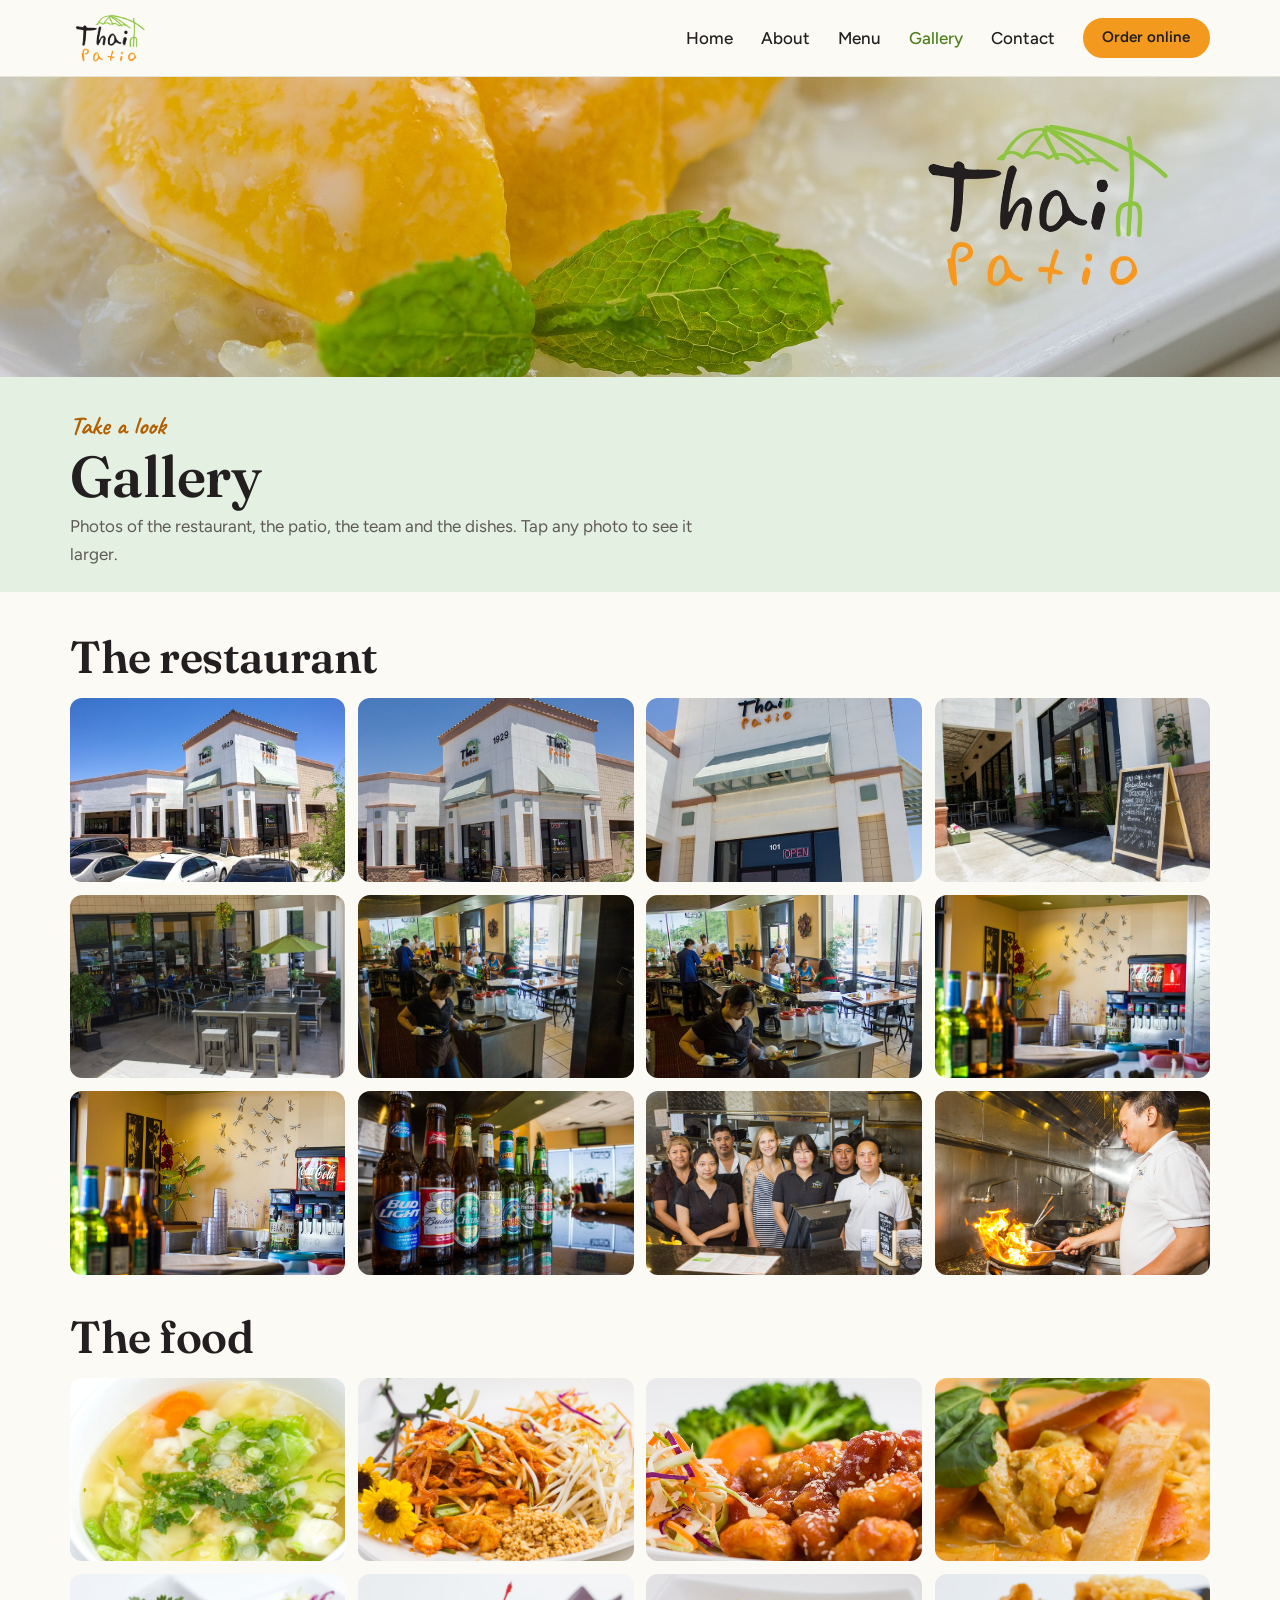
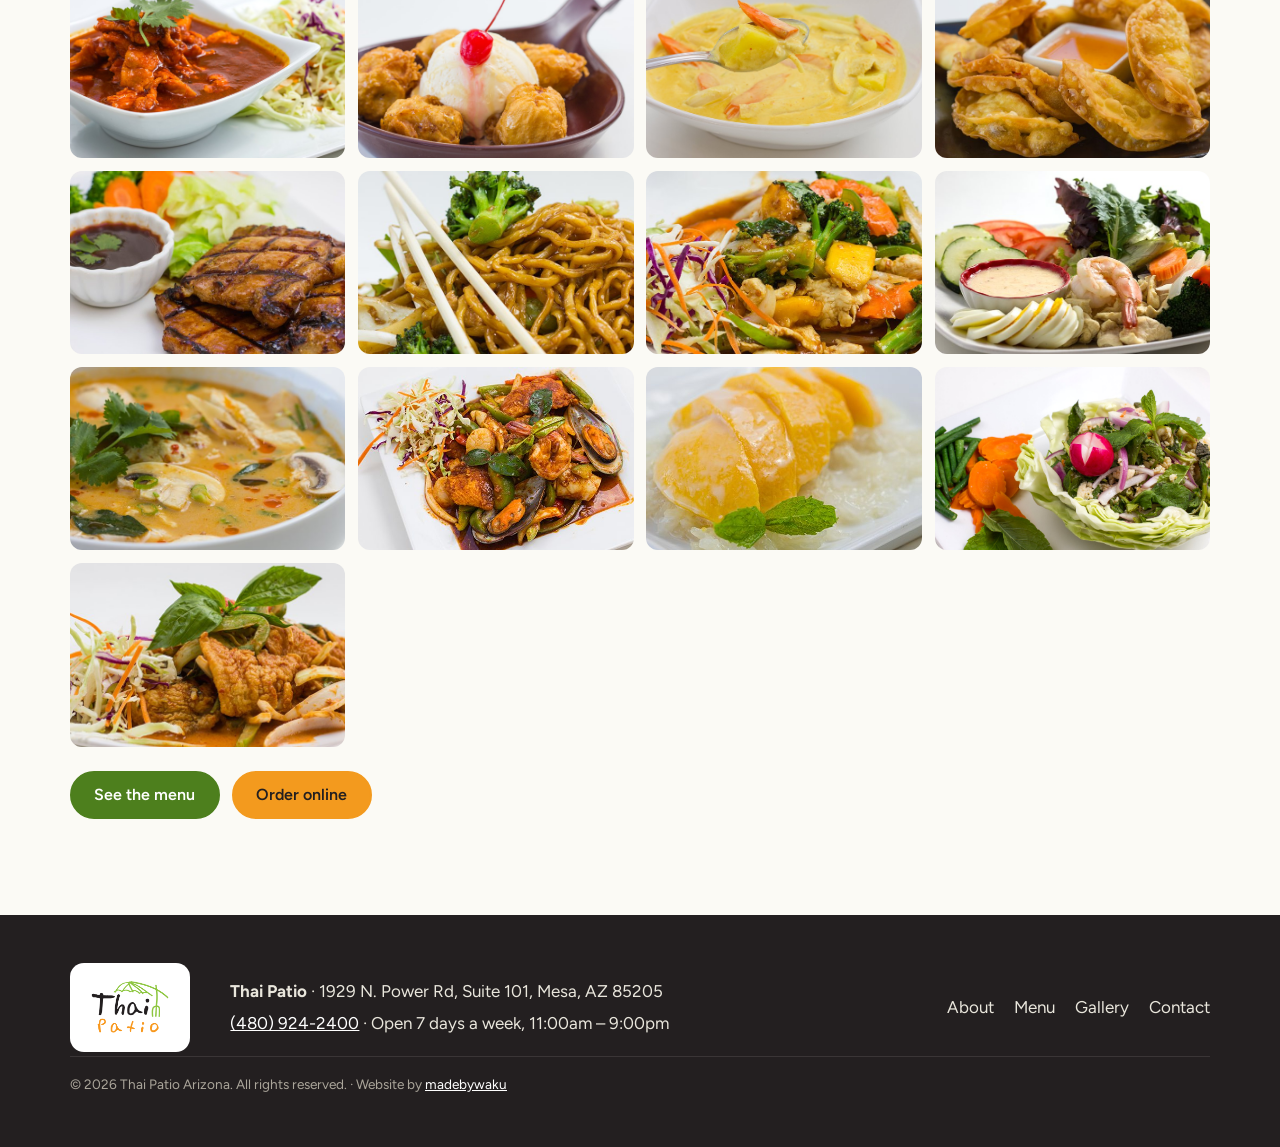
==== gallery.html @ abe074ec "Thai Patio redesign: static, mobile-first site using the original logo and photos Home, menu and gal" ====
<!doctype html>
<html lang="en">
<head>
  <meta charset="utf-8">
  <meta name="viewport" content="width=device-width, initial-scale=1">
  <title>Gallery | Thai Patio, Mesa AZ</title>
  <meta name="description" content="Photos of Thai Patio in Mesa, AZ: the restaurant, the patio, the team and the food.">
  <link rel="canonical" href="https://yuwakuuu.github.io/thaipatio-redesign/gallery.html">
  <meta name="theme-color" content="#fbfaf5">
  <meta property="og:type" content="website">
  <meta property="og:site_name" content="Thai Patio">
  <meta property="og:title" content="Thai Patio Gallery | Mesa, AZ">
  <meta property="og:description" content="The restaurant, the patio, the team and the food.">
  <meta property="og:url" content="https://yuwakuuu.github.io/thaipatio-redesign/gallery.html">
  <meta property="og:image" content="https://yuwakuuu.github.io/thaipatio-redesign/images/g08-pad-thai.jpg">
  <meta name="twitter:card" content="summary_large_image">

  <link rel="icon" href="images/favicon.png" type="image/png">
  <link rel="apple-touch-icon" href="images/favicon.png">
  <link rel="preconnect" href="https://fonts.googleapis.com">
  <link rel="preconnect" href="https://fonts.gstatic.com" crossorigin>
  <link rel="stylesheet" href="https://fonts.googleapis.com/css2?family=Caveat:wght@700&family=Figtree:wght@400;500;600;700&family=Fraunces:opsz,wght@9..144,600;9..144,700&display=swap">
  <link rel="stylesheet" href="styles.css">
</head>
<body>
  <a class="skip" href="#main">Skip to content</a>

  <header class="nav">
    <div class="wrap nav-in">
      <a class="brand" href="index.html" aria-label="Thai Patio, home">
        <img src="images/logo.png" alt="Thai Patio" width="467" height="356">
      </a>
      <button class="menu-btn" aria-expanded="false" aria-controls="menu" aria-label="Open menu">
        <span></span><span></span>
      </button>
      <nav id="menu" class="menu" aria-label="Main">
        <a href="index.html">Home</a>
        <a href="index.html#about">About</a>
        <a href="menu.html">Menu</a>
        <a href="gallery.html" aria-current="page">Gallery</a>
        <a href="index.html#visit">Contact</a>
        <a class="btn btn-sm btn-mango" href="https://ordering.chownow.com/order/7850/locations" target="_blank" rel="noopener">Order online</a>
      </nav>
    </div>
  </header>

  <main id="main">
    <header class="page-head">
      <img class="banner" src="images/banner-mango-logo.jpg" alt="Mango sticky rice with mint, with the Thai Patio logo" width="2400" height="582" style="object-position: 75% 50%">
      <div class="wrap">
        <p class="hand">Take a look</p>
        <h1>Gallery</h1>
        <p class="intro" style="margin-bottom:0">Photos of the restaurant, the patio, the team and the dishes. Tap any photo to see it larger.</p>
      </div>
    </header>

    <section class="section" style="padding-top:2.5rem">
      <div class="wrap">
        <div class="gallery" data-lightbox-group>
          <h2>The restaurant</h2>
          <button type="button" data-full="images/g01-storefront.jpg" data-w="726" data-caption="Thai Patio building at 1929 N. Power Rd"><img src="images/g01-storefront.jpg" alt="Thai Patio building at 1929 N. Power Rd" width="726" height="484" loading="lazy"></button>
          <button type="button" data-full="images/storefront.jpg" data-w="790" data-caption="Corner entrance with the green Thai Patio sign"><img src="images/storefront.jpg" alt="Corner entrance with the green Thai Patio sign" width="790" height="610" loading="lazy"></button>
          <button type="button" data-full="images/storefront-tall.jpg" data-w="647" data-caption="Thai Patio storefront against a blue evening sky"><img src="images/storefront-tall.jpg" alt="Thai Patio storefront against a blue evening sky" width="647" height="844" loading="lazy"></button>
          <button type="button" data-full="images/g02-entrance.jpg" data-w="729" data-caption="Front entrance with a chalkboard specials sign"><img src="images/g02-entrance.jpg" alt="Front entrance with a chalkboard specials sign" width="729" height="471" loading="lazy"></button>
          <button type="button" data-full="images/g03-patio.jpg" data-w="729" data-caption="Outdoor patio seating with a green umbrella"><img src="images/g03-patio.jpg" alt="Outdoor patio seating with a green umbrella" width="729" height="470" loading="lazy"></button>
          <button type="button" data-full="images/g04-dining-room-2.jpg" data-w="729" data-caption="Dining room with a server and guests"><img src="images/g04-dining-room-2.jpg" alt="Dining room with a server and guests" width="729" height="470" loading="lazy"></button>
          <button type="button" data-full="images/dining-room.jpg" data-w="650" data-caption="Server carrying plates through the dining room"><img src="images/dining-room.jpg" alt="Server carrying plates through the dining room" width="650" height="493" loading="lazy"></button>
          <button type="button" data-full="images/g05-drinks-bar.jpg" data-w="729" data-caption="Drinks counter with dragonfly wall art"><img src="images/g05-drinks-bar.jpg" alt="Drinks counter with dragonfly wall art" width="729" height="470" loading="lazy"></button>
          <button type="button" data-full="images/bar-counter.jpg" data-w="980" data-caption="Bottled drinks and the soda fountain at the counter"><img src="images/bar-counter.jpg" alt="Bottled drinks and the soda fountain at the counter" width="980" height="778" loading="lazy"></button>
          <button type="button" data-full="images/g06-beers.jpg" data-w="729" data-caption="Domestic and imported beers on the bar"><img src="images/g06-beers.jpg" alt="Domestic and imported beers on the bar" width="729" height="470" loading="lazy"></button>
          <button type="button" data-full="images/team.jpg" data-w="1600" data-caption="The Thai Patio team behind the front counter"><img src="images/team.jpg" alt="The Thai Patio team behind the front counter" width="1600" height="1141" loading="lazy"></button>
          <button type="button" data-full="images/hero-chef-wok.jpg" data-w="1677" data-caption="Chef cooking over a flaming wok"><img src="images/hero-chef-wok.jpg" alt="Chef cooking over a flaming wok" width="1677" height="1133" loading="lazy"></button>
          <h2>The food</h2>
          <button type="button" data-full="images/g07-wonton-soup.jpg" data-w="1367" data-caption="Wonton soup with cabbage and green onion"><img src="images/g07-wonton-soup.jpg" alt="Wonton soup with cabbage and green onion" width="1367" height="881" loading="lazy"></button>
          <button type="button" data-full="images/g08-pad-thai.jpg" data-w="1215" data-caption="Pad thai with bean sprouts and crushed peanuts"><img src="images/g08-pad-thai.jpg" alt="Pad thai with bean sprouts and crushed peanuts" width="1215" height="783" loading="lazy"></button>
          <button type="button" data-full="images/g09-orange-chicken.jpg" data-w="1063" data-caption="Orange chicken with sesame seeds and broccoli"><img src="images/g09-orange-chicken.jpg" alt="Orange chicken with sesame seeds and broccoli" width="1063" height="685" loading="lazy"></button>
          <button type="button" data-full="images/g10-red-curry.jpg" data-w="1215" data-caption="Curry with bamboo shoots and Thai basil"><img src="images/g10-red-curry.jpg" alt="Curry with bamboo shoots and Thai basil" width="1215" height="783" loading="lazy"></button>
          <button type="button" data-full="images/g11-spicy-curry.jpg" data-w="1215" data-caption="Red curry dish in a white bowl with slaw"><img src="images/g11-spicy-curry.jpg" alt="Red curry dish in a white bowl with slaw" width="1215" height="783" loading="lazy"></button>
          <button type="button" data-full="images/g12-fried-banana.jpg" data-w="1215" data-caption="Fried banana with vanilla ice cream and a cherry"><img src="images/g12-fried-banana.jpg" alt="Fried banana with vanilla ice cream and a cherry" width="1215" height="783" loading="lazy"></button>
          <button type="button" data-full="images/g13-yellow-curry.jpg" data-w="1367" data-caption="Yellow curry with potato and carrots"><img src="images/g13-yellow-curry.jpg" alt="Yellow curry with potato and carrots" width="1367" height="881" loading="lazy"></button>
          <button type="button" data-full="images/g14-crab-puffs.jpg" data-w="729" data-caption="Crab puffs with sweet and sour sauce"><img src="images/g14-crab-puffs.jpg" alt="Crab puffs with sweet and sour sauce" width="729" height="470" loading="lazy"></button>
          <button type="button" data-full="images/g15-bbq-chicken.jpg" data-w="729" data-caption="Grilled Thai barbecue with dipping sauce and vegetables"><img src="images/g15-bbq-chicken.jpg" alt="Grilled Thai barbecue with dipping sauce and vegetables" width="729" height="470" loading="lazy"></button>
          <button type="button" data-full="images/g16-chow-mein.jpg" data-w="632" data-caption="Chow mein noodles with broccoli and chopsticks"><img src="images/g16-chow-mein.jpg" alt="Chow mein noodles with broccoli and chopsticks" width="632" height="408" loading="lazy"></button>
          <button type="button" data-full="images/g17-mango-delight.jpg" data-w="632" data-caption="Mango stir-fry with broccoli, peppers and carrots"><img src="images/g17-mango-delight.jpg" alt="Mango stir-fry with broccoli, peppers and carrots" width="632" height="407" loading="lazy"></button>
          <button type="button" data-full="images/g18-thai-patio-salad.jpg" data-w="632" data-caption="Thai Patio salad with shrimp, egg and dressing"><img src="images/g18-thai-patio-salad.jpg" alt="Thai Patio salad with shrimp, egg and dressing" width="632" height="407" loading="lazy"></button>
          <button type="button" data-full="images/g19-tom-kha.jpg" data-w="632" data-caption="Tom kah coconut soup with mushrooms"><img src="images/g19-tom-kha.jpg" alt="Tom kah coconut soup with mushrooms" width="632" height="407" loading="lazy"></button>
          <button type="button" data-full="images/g20-bangkok-seafood.jpg" data-w="527" data-caption="Bangkok spicy seafood with mussels and shrimp"><img src="images/g20-bangkok-seafood.jpg" alt="Bangkok spicy seafood with mussels and shrimp" width="527" height="340" loading="lazy"></button>
          <button type="button" data-full="images/g21-mango-sticky-rice.jpg" data-w="527" data-caption="Sweet sticky rice with mango"><img src="images/g21-mango-sticky-rice.jpg" alt="Sweet sticky rice with mango" width="527" height="340" loading="lazy"></button>
          <button type="button" data-full="images/larb-salad.jpg" data-w="1600" data-caption="Larb chicken salad in a cabbage leaf with green beans and carrots"><img src="images/larb-salad.jpg" alt="Larb chicken salad in a cabbage leaf with green beans and carrots" width="1600" height="1079" loading="lazy"></button>
          <button type="button" data-full="images/chili-fish-basil.jpg" data-w="560" data-caption="Crispy fried dish in red curry sauce with Thai basil"><img src="images/chili-fish-basil.jpg" alt="Crispy fried dish in red curry sauce with Thai basil" width="560" height="458" loading="lazy"></button>
        </div>
        <div class="cta"><a class="btn" href="menu.html">See the menu</a><a class="btn btn-mango" href="https://ordering.chownow.com/order/7850/locations" target="_blank" rel="noopener">Order online</a></div>
      </div>
    </section>
  </main>

  <footer class="footer">
    <div class="wrap footer-in">
      <a class="logo-chip" href="index.html"><img src="images/logo-old.gif" alt="Thai Patio" width="360" height="275" loading="lazy"></a>
      <div>
        <p><strong>Thai Patio</strong> · 1929 N. Power Rd, Suite 101, Mesa, AZ 85205</p>
        <p><a href="tel:+14809242400">(480) 924-2400</a> · Open 7 days a week, 11:00am – 9:00pm</p>
      </div>
      <nav aria-label="Footer">
        <a href="index.html#about">About</a><a href="menu.html">Menu</a><a href="gallery.html">Gallery</a><a href="index.html#visit">Contact</a>
      </nav>
    </div>
    <div class="wrap"><p class="credit">© <span id="year">2026</span> Thai Patio Arizona. All rights reserved. · Website by <a href="https://github.com/yuwakuuu">madebywaku</a></p></div>
  </footer>

  <div class="order-fab">
    <a class="call" href="tel:+14809242400">Call</a>
    <a class="order" href="https://ordering.chownow.com/order/7850/locations" target="_blank" rel="noopener">Order online</a>
  </div>

  <dialog class="lightbox" aria-label="Image viewer">
    <button class="lb-btn lb-close" type="button" aria-label="Close">×</button>
    <button class="lb-btn lb-prev" type="button" aria-label="Previous image">‹</button>
    <button class="lb-btn lb-next" type="button" aria-label="Next image">›</button>
    <figure><img alt=""><figcaption></figcaption></figure>
  </dialog>

  <script src="script.js" defer></script>
</body>
</html>
---- styles.css ----
:root {
  --bg: #fbfaf5;
  --mint: #e3f0e2;
  --card: #ffffff;
  --ink: #231f20;
  --muted: #5f5a55;
  --leaf: #7bb33a;
  --leaf-dark: #4d7f1d;
  --mango: #f39a1e;
  --mango-dark: #b35f00;
  --line: #e6e3d8;
  --serif: "Fraunces", Georgia, serif;
  --sans: "Figtree", system-ui, sans-serif;
  --hand: "Caveat", "Comic Sans MS", cursive;
  --r: 16px;
}

*, *::before, *::after { box-sizing: border-box; }
html { scroll-behavior: smooth; scroll-padding-top: 76px; }
body { margin: 0; background: var(--bg); color: var(--ink); font: 400 1.0625rem/1.65 var(--sans); -webkit-font-smoothing: antialiased; }
img { display: block; max-width: 100%; height: auto; }
a { color: var(--leaf-dark); }
h1, h2, h3 { font-family: var(--serif); font-weight: 600; line-height: 1.1; margin: 0 0 .5em; letter-spacing: -.01em; }
h1 { font-size: clamp(2.4rem, 8vw, 4.2rem); }
h2 { font-size: clamp(1.9rem, 5.5vw, 2.8rem); }
h3 { font-size: 1.25rem; }
:focus-visible { outline: 3px solid var(--mango); outline-offset: 3px; }

.wrap { width: min(1140px, 100% - 32px); margin-inline: auto; }
.skip { position: absolute; left: -999px; top: 8px; background: var(--ink); color: #fff; padding: 8px 14px; z-index: 100; border-radius: 6px; }
.skip:focus { left: 8px; }

.hand { font: 700 1.6rem/1 var(--hand); color: var(--mango-dark); margin: 0 0 .4rem; }
.intro { color: var(--muted); max-width: 58ch; margin: 0 0 2rem; }
.doodle { width: min(340px, 80%); height: auto; margin: -.2rem 0 1.5rem; opacity: .95; }

/* buttons */
.btn { display: inline-flex; align-items: center; justify-content: center; gap: .5rem; min-height: 48px; padding: 0 1.4rem; border-radius: 999px; background: var(--leaf-dark); color: #fff; text-decoration: none; font-weight: 600; border: 2px solid var(--leaf-dark); transition: background .2s, color .2s, border-color .2s; cursor: pointer; font-family: inherit; font-size: 1rem; }
.btn:hover { background: var(--ink); border-color: var(--ink); }
.btn-mango { background: var(--mango); border-color: var(--mango); color: var(--ink); }
.btn-mango:hover { background: var(--ink); border-color: var(--ink); color: #fff; }
.btn-ghost { background: #fff; color: var(--ink); border-color: var(--line); }
.btn-ghost:hover { background: #fff; color: var(--leaf-dark); border-color: var(--leaf); }
.btn-sm { min-height: 40px; padding: 0 1.1rem; font-size: .95rem; }
.cta { display: flex; flex-wrap: wrap; gap: .75rem; margin-top: 1.5rem; }

/* nav */
.nav { position: sticky; top: 0; z-index: 50; background: rgba(251,250,245,.94); backdrop-filter: blur(10px); border-bottom: 1px solid var(--line); }
.nav-in { display: flex; align-items: center; justify-content: space-between; height: 68px; }
.brand { display: flex; align-items: center; text-decoration: none; }
.brand img { height: 54px; width: auto; }
.menu-btn { width: 44px; height: 44px; background: none; border: 0; display: grid; place-content: center; gap: 6px; cursor: pointer; }
.menu-btn span { display: block; width: 24px; height: 2px; background: var(--ink); transition: transform .25s; }
.menu-btn[aria-expanded="true"] span:first-child { transform: translateY(4px) rotate(45deg); }
.menu-btn[aria-expanded="true"] span:last-child { transform: translateY(-4px) rotate(-45deg); }
.menu { position: absolute; inset: 68px 0 auto; background: var(--bg); border-bottom: 1px solid var(--line); display: none; flex-direction: column; padding: .5rem 16px 1.25rem; }
.menu.open { display: flex; }
.menu a:not(.btn) { color: var(--ink); text-decoration: none; padding: .8rem 0; border-bottom: 1px solid var(--line); font-weight: 500; }
.menu a[aria-current="page"] { color: var(--leaf-dark); }
.menu .btn { margin-top: 1rem; }

/* hero */
.hero { position: relative; background: var(--ink); }
.hero-img { width: 100%; aspect-ratio: 4 / 3; object-fit: cover; object-position: 30% 60%; }
.hero-card { position: relative; margin: -3rem 16px 0; background: var(--card); border-radius: var(--r); padding: 1.5rem 1.25rem 1.75rem; box-shadow: 0 18px 40px rgba(35,31,32,.18); text-align: center; }
.hero-logo { width: min(300px, 78%); margin: 0 auto .75rem; }
.hero-card h1 { font-size: clamp(1.7rem, 6vw, 2.4rem); margin-bottom: .35rem; }
.hero-card p { margin: 0 0 .25rem; color: var(--muted); }
.hero-card .cta { justify-content: center; }
.hero-card .cta .btn { flex: 1 1 100%; }
.open-badge { position: relative; display: inline-block; padding: .9rem 1.6rem; margin: .5rem 0 .25rem; }
.open-badge img { position: absolute; inset: 0; width: 100%; height: 100%; object-fit: fill; pointer-events: none; }
.open-badge strong { display: block; color: var(--leaf-dark); letter-spacing: .08em; font-size: .85rem; text-transform: uppercase; }
.open-badge span { font: 600 1.3rem var(--serif); }

/* page header (menu, gallery) */
.page-head { position: relative; overflow: hidden; background: var(--mint); }
.page-head img.banner { width: 100%; height: clamp(150px, 26vw, 300px); object-fit: cover; }
.page-head .wrap { padding: 2.25rem 0 1.5rem; }
.page-head h1 { font-size: clamp(2.2rem, 7vw, 3.6rem); margin-bottom: .25rem; }

/* sections */
.section { padding: 4.5rem 0; }
.mint { background: var(--mint); }
.split { display: grid; gap: 2rem; align-items: center; }
.split > img { border-radius: var(--r); width: 100%; aspect-ratio: 4 / 3; object-fit: cover; }
.facts { list-style: none; padding: 0; margin: 1.5rem 0 0; display: grid; gap: .6rem; }
.facts li { display: flex; gap: .7rem; align-items: baseline; }
.facts li::before { content: ""; flex: none; width: 10px; height: 10px; border-radius: 50%; background: var(--mango); transform: translateY(-1px); }

.dishes { display: grid; grid-template-columns: repeat(2, 1fr); gap: .75rem; }
.dish { margin: 0; background: var(--card); border-radius: 14px; overflow: hidden; border: 1px solid var(--line); text-decoration: none; color: inherit; transition: transform .2s, box-shadow .2s; }
.dish:hover { transform: translateY(-3px); box-shadow: 0 12px 26px rgba(35,31,32,.12); }
.dish figure { margin: 0; }
.dish img { width: 100%; aspect-ratio: 4 / 3; object-fit: cover; }
.dish figcaption { padding: .7rem .85rem .85rem; font-weight: 600; line-height: 1.3; }
.dish small { display: block; font-weight: 400; color: var(--muted); }

.place { display: grid; grid-template-columns: repeat(2, 1fr); gap: .6rem; }
.place img { width: 100%; height: 100%; aspect-ratio: 1; object-fit: cover; border-radius: 12px; }
.place img.wide { grid-column: span 2; aspect-ratio: 16 / 9; }

.strip img { width: 100%; height: clamp(120px, 22vw, 260px); object-fit: cover; }

.lunch { background: var(--leaf); color: var(--ink); border-radius: var(--r); padding: 1.75rem 1.5rem; display: grid; gap: 1rem; }
.lunch .price-big { font: 700 clamp(2.8rem, 10vw, 4rem)/1 var(--serif); color: #fff; }
.lunch p { margin: 0; }

.visit { display: grid; gap: 2rem; }
address { font-style: normal; font-size: 1.15rem; margin-bottom: 1rem; }
.hours { width: 100%; max-width: 420px; border-collapse: collapse; margin-top: .5rem; }
.hours th, .hours td { padding: .5rem 0; border-bottom: 1px solid var(--line); text-align: left; font-weight: 400; }
.hours td { text-align: right; color: var(--muted); }
.phone { display: inline-block; font: 600 clamp(1.8rem, 7vw, 2.4rem) var(--serif); color: var(--ink); text-decoration: none; }
.phone:hover { color: var(--leaf-dark); }
.map { border-radius: var(--r); overflow: hidden; border: 1px solid var(--line); min-height: 320px; background: var(--mint); }
.map iframe { width: 100%; height: 100%; min-height: 320px; border: 0; display: block; }

/* menu page */
.menu-nav { position: sticky; top: 68px; z-index: 40; background: rgba(251,250,245,.96); backdrop-filter: blur(8px); border-bottom: 1px solid var(--line); }
.menu-nav ul { list-style: none; margin: 0 auto; padding: .6rem 16px; display: flex; gap: .5rem; overflow-x: auto; scrollbar-width: none; width: min(1140px, 100%); }
.menu-nav ul::-webkit-scrollbar { display: none; }
.menu-nav a { display: block; white-space: nowrap; padding: .4rem .9rem; border-radius: 999px; border: 1px solid var(--line); background: #fff; color: var(--ink); text-decoration: none; font-size: .92rem; font-weight: 500; }
.menu-nav a:hover, .menu-nav a.active { background: var(--ink); border-color: var(--ink); color: #fff; }
.spice { display: flex; gap: .75rem; align-items: center; background: #fff; border: 1px dashed var(--mango); border-radius: 12px; padding: .8rem 1rem; color: var(--muted); margin: 0 0 2rem; }
.spice strong { color: var(--ink); }
.cat { padding: 3rem 0 1rem; }
.cat > h2 { display: flex; align-items: baseline; gap: .75rem; flex-wrap: wrap; }
.cat > h2 small { font: 700 1.5rem var(--hand); color: var(--mango-dark); }
.cat h3.sub { font-size: 1.5rem; margin: 2.5rem 0 .25rem; color: var(--leaf-dark); }
.prices { background: var(--mint); border-radius: 12px; padding: 1rem 1.2rem; margin: 0 0 1.5rem; max-width: 560px; }
.prices p { margin: .5rem 0 0; font-size: .92rem; color: var(--muted); }
.row { display: flex; align-items: baseline; gap: .5rem; }
.row span:first-child { flex: none; max-width: 75%; }
.row .dots { flex: 1; border-bottom: 2px dotted #b9b4a8; transform: translateY(-4px); min-width: 1rem; }
.row .p { flex: none; font-weight: 700; font-variant-numeric: tabular-nums; }
.items { list-style: none; padding: 0; margin: 0; display: grid; gap: 0 2.5rem; }
.items li { padding: .9rem 0; border-bottom: 1px solid var(--line); }
.items .row { font-weight: 700; }
.items .row .num { color: var(--mango-dark); font-variant-numeric: tabular-nums; margin-right: .2rem; }
.items p { margin: .2rem 0 0; color: var(--muted); font-size: .96rem; line-height: 1.5; }
.simple { list-style: none; padding: 0; margin: 0; display: grid; gap: 0 2.5rem; }
.simple li { padding: .55rem 0; border-bottom: 1px solid var(--line); }
.soup-table { width: 100%; max-width: 560px; border-collapse: collapse; margin: .5rem 0 1.5rem; background: var(--mint); border-radius: 12px; overflow: hidden; }
.soup-table th, .soup-table td { padding: .55rem 1rem; text-align: left; }
.soup-table thead th { font-size: .8rem; letter-spacing: .1em; text-transform: uppercase; color: var(--leaf-dark); }
.soup-table td { text-align: right; font-weight: 700; font-variant-numeric: tabular-nums; }
.soup-table tbody tr + tr { border-top: 1px solid rgba(77,127,29,.15); }
.scans { display: grid; grid-template-columns: repeat(2, 1fr); gap: .75rem; }
.scans button, .gallery button { padding: 0; border: 0; background: none; cursor: zoom-in; border-radius: 12px; overflow: hidden; display: block; width: 100%; }
.scans img { width: 100%; aspect-ratio: 2 / 5; object-fit: cover; object-position: top; border: 1px solid var(--line); border-radius: 12px; background: #fff; }

/* gallery */
.gallery { display: grid; grid-template-columns: repeat(2, 1fr); gap: .6rem; }
.gallery img { width: 100%; aspect-ratio: 3 / 2; object-fit: cover; transition: transform .35s; }
.gallery button:hover img { transform: scale(1.04); }
.gallery h2 { grid-column: 1 / -1; margin: 1.5rem 0 .25rem; }
.gallery h2:first-child { margin-top: 0; }

/* lightbox */
.lightbox { border: 0; padding: 0; background: transparent; max-width: 100vw; max-height: 100vh; width: 100%; height: 100%; }
.lightbox::backdrop { background: rgba(20,18,18,.92); }
.lightbox[open] { display: grid; place-items: center; }
.lightbox figure { margin: 0; padding: 56px 12px 16px; display: grid; justify-items: center; gap: .75rem; max-height: 100vh; }
.lightbox img { max-width: min(100%, var(--w, 1400px)); max-height: calc(100vh - 140px); width: auto; height: auto; border-radius: 8px; background: #fff; }
.lightbox.tall { place-items: start center; overflow-y: auto; }
.lightbox.tall img { max-height: none; }
.lightbox figcaption { color: #f1efe6; text-align: center; font-size: .95rem; }
.lb-btn { position: fixed; z-index: 2; width: 48px; height: 48px; border-radius: 50%; border: 0; background: rgba(255,255,255,.14); color: #fff; font-size: 1.6rem; line-height: 1; cursor: pointer; display: grid; place-items: center; }
.lb-btn:hover { background: var(--mango); color: var(--ink); }
.lb-close { top: 10px; right: 10px; }
.lb-prev { left: 10px; top: 50%; translate: 0 -50%; }
.lb-next { right: 10px; top: 50%; translate: 0 -50%; }

/* footer */
.footer { background: var(--ink); color: #e9e6dc; padding: 3rem 0 6.5rem; }
.footer-in { display: grid; gap: 1.5rem; }
.footer .logo-chip { background: #fff; border-radius: 14px; padding: .6rem .9rem; display: inline-block; }
.footer .logo-chip img { height: 70px; width: auto; }
.footer a { color: #fff; }
.footer p { margin: .25rem 0; }
.footer nav { display: flex; flex-wrap: wrap; gap: .5rem 1.25rem; }
.footer nav a { text-decoration: none; color: #e9e6dc; }
.footer nav a:hover { color: var(--mango); }
.credit { font-size: .85rem; color: #aaa59a; border-top: 1px solid #3a3536; padding-top: 1rem; margin-top: .5rem; }

.order-fab { position: fixed; right: 16px; bottom: 16px; left: 16px; z-index: 60; display: grid; grid-template-columns: 1fr 1fr; gap: .5rem; }
.order-fab a { display: flex; align-items: center; justify-content: center; gap: .4rem; min-height: 52px; border-radius: 999px; text-decoration: none; font-weight: 700; box-shadow: 0 8px 24px rgba(35,31,32,.28); }
.order-fab .call { background: #fff; color: var(--ink); }
.order-fab .order { background: var(--mango); color: var(--ink); }

@media (min-width: 640px) {
  .dishes { grid-template-columns: repeat(3, 1fr); gap: 1rem; }
  .gallery { grid-template-columns: repeat(3, 1fr); gap: .8rem; }
  .scans { grid-template-columns: repeat(4, 1fr); }
  .hero-card .cta .btn { flex: 0 0 auto; }
  .lunch { grid-template-columns: auto 1fr; align-items: center; gap: 2rem; padding: 2rem 2.25rem; }
}

@media (min-width: 900px) {
  .items, .simple { grid-template-columns: 1fr 1fr; }
  .place { grid-template-columns: repeat(4, 1fr); }
  .place img.wide { grid-column: span 2; aspect-ratio: auto; }
  .footer-in { grid-template-columns: auto 1fr auto; align-items: center; gap: 2.5rem; }
}

@media (min-width: 960px) {
  .menu-btn { display: none; }
  .menu { position: static; display: flex; flex-direction: row; align-items: center; gap: 1.75rem; padding: 0; border: 0; background: none; }
  .menu a:not(.btn) { border: 0; padding: 0; }
  .menu a:not(.btn):hover { color: var(--leaf-dark); }
  .menu .btn { margin: 0; }
  .nav-in { height: 76px; }
  .brand img { height: 62px; }
  .menu-nav { top: 76px; }
  html { scroll-padding-top: 140px; }
  .hero { min-height: min(86vh, 760px); display: flex; align-items: center; }
  .hero-img { position: absolute; inset: 0; height: 100%; aspect-ratio: auto; object-position: 60% 55%; }
  .hero::after { content: ""; position: absolute; inset: 0; background: linear-gradient(90deg, rgba(35,31,32,.55) 0%, rgba(35,31,32,.15) 45%, rgba(35,31,32,0) 70%); }
  .hero-card { z-index: 1; margin: 3rem 0; width: 440px; padding: 2rem 2.25rem 2.25rem; }
  .hero .wrap { position: relative; z-index: 1; }
  .split { grid-template-columns: 1fr 1fr; gap: 4rem; }
  .split.flip > :first-child { order: 2; }
  .visit { grid-template-columns: 1fr 1.2fr; gap: 3rem; align-items: stretch; }
  .section { padding: 6rem 0; }
  .gallery { grid-template-columns: repeat(4, 1fr); }
  .order-fab { display: none; }
  .footer { padding-bottom: 3rem; }
}

@media (prefers-reduced-motion: reduce) {
  html { scroll-behavior: auto; }
  * { transition: none !important; }
}
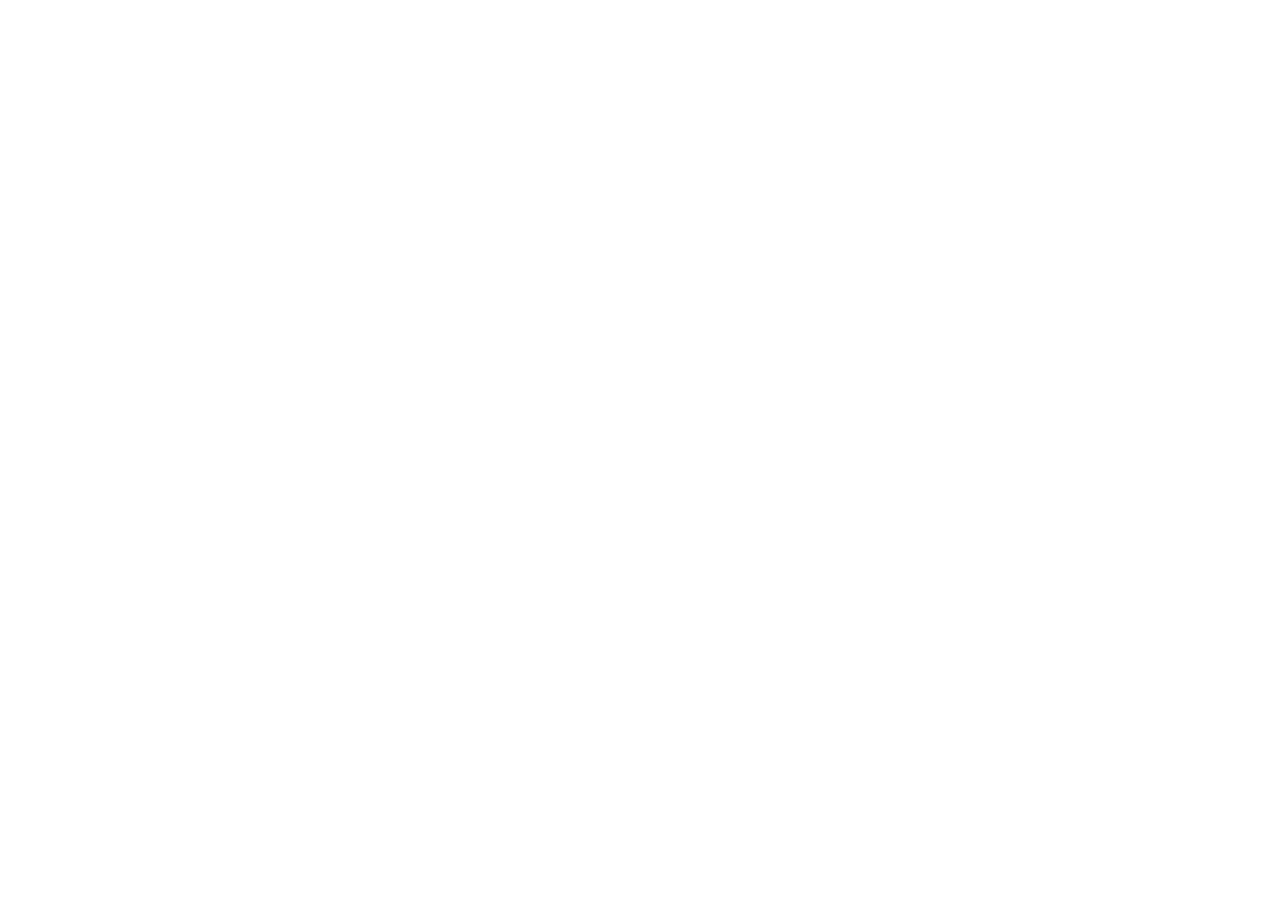
==== commit 037a8978: "Forward visitors to tmpbizz.com/demo/thaipatio The demo now lives at https://tmpbizz.com/demo/thaipa" ====
--- a/gallery.html
+++ b/gallery.html
@@ -1,125 +1,15 @@
 <!doctype html>
 <html lang="en">
 <head>
-  <meta charset="utf-8">
-  <meta name="viewport" content="width=device-width, initial-scale=1">
-  <title>Gallery | Thai Patio, Mesa AZ</title>
-  <meta name="description" content="Photos of Thai Patio in Mesa, AZ: the restaurant, the patio, the team and the food.">
-  <link rel="canonical" href="https://yuwakuuu.github.io/thaipatio-redesign/gallery.html">
-  <meta name="theme-color" content="#fbfaf5">
-  <meta property="og:type" content="website">
-  <meta property="og:site_name" content="Thai Patio">
-  <meta property="og:title" content="Thai Patio Gallery | Mesa, AZ">
-  <meta property="og:description" content="The restaurant, the patio, the team and the food.">
-  <meta property="og:url" content="https://yuwakuuu.github.io/thaipatio-redesign/gallery.html">
-  <meta property="og:image" content="https://yuwakuuu.github.io/thaipatio-redesign/images/g08-pad-thai.jpg">
-  <meta name="twitter:card" content="summary_large_image">
-
-  <link rel="icon" href="images/favicon.png" type="image/png">
-  <link rel="apple-touch-icon" href="images/favicon.png">
-  <link rel="preconnect" href="https://fonts.googleapis.com">
-  <link rel="preconnect" href="https://fonts.gstatic.com" crossorigin>
-  <link rel="stylesheet" href="https://fonts.googleapis.com/css2?family=Caveat:wght@700&family=Figtree:wght@400;500;600;700&family=Fraunces:opsz,wght@9..144,600;9..144,700&display=swap">
-  <link rel="stylesheet" href="styles.css">
+<meta charset="utf-8">
+<title>Gallery | Thai Patio, Mesa AZ</title>
+<link rel="canonical" href="https://tmpbizz.com/demo/thaipatio/gallery.html">
+<script>location.replace("https://tmpbizz.com/demo/thaipatio/gallery.html" + location.search + location.hash);</script>
+<meta http-equiv="refresh" content="0; url=https://tmpbizz.com/demo/thaipatio/gallery.html">
+<meta name="viewport" content="width=device-width, initial-scale=1">
+<meta name="color-scheme" content="light dark">
 </head>
 <body>
-  <a class="skip" href="#main">Skip to content</a>
-
-  <header class="nav">
-    <div class="wrap nav-in">
-      <a class="brand" href="index.html" aria-label="Thai Patio, home">
-        <img src="images/logo.png" alt="Thai Patio" width="467" height="356">
-      </a>
-      <button class="menu-btn" aria-expanded="false" aria-controls="menu" aria-label="Open menu">
-        <span></span><span></span>
-      </button>
-      <nav id="menu" class="menu" aria-label="Main">
-        <a href="index.html">Home</a>
-        <a href="index.html#about">About</a>
-        <a href="menu.html">Menu</a>
-        <a href="gallery.html" aria-current="page">Gallery</a>
-        <a href="index.html#visit">Contact</a>
-        <a class="btn btn-sm btn-mango" href="https://ordering.chownow.com/order/7850/locations" target="_blank" rel="noopener">Order online</a>
-      </nav>
-    </div>
-  </header>
-
-  <main id="main">
-    <header class="page-head">
-      <img class="banner" src="images/banner-mango-logo.jpg" alt="Mango sticky rice with mint, with the Thai Patio logo" width="2400" height="582" style="object-position: 75% 50%">
-      <div class="wrap">
-        <p class="hand">Take a look</p>
-        <h1>Gallery</h1>
-        <p class="intro" style="margin-bottom:0">Photos of the restaurant, the patio, the team and the dishes. Tap any photo to see it larger.</p>
-      </div>
-    </header>
-
-    <section class="section" style="padding-top:2.5rem">
-      <div class="wrap">
-        <div class="gallery" data-lightbox-group>
-          <h2>The restaurant</h2>
-          <button type="button" data-full="images/g01-storefront.jpg" data-w="726" data-caption="Thai Patio building at 1929 N. Power Rd"><img src="images/g01-storefront.jpg" alt="Thai Patio building at 1929 N. Power Rd" width="726" height="484" loading="lazy"></button>
-          <button type="button" data-full="images/storefront.jpg" data-w="790" data-caption="Corner entrance with the green Thai Patio sign"><img src="images/storefront.jpg" alt="Corner entrance with the green Thai Patio sign" width="790" height="610" loading="lazy"></button>
-          <button type="button" data-full="images/storefront-tall.jpg" data-w="647" data-caption="Thai Patio storefront against a blue evening sky"><img src="images/storefront-tall.jpg" alt="Thai Patio storefront against a blue evening sky" width="647" height="844" loading="lazy"></button>
-          <button type="button" data-full="images/g02-entrance.jpg" data-w="729" data-caption="Front entrance with a chalkboard specials sign"><img src="images/g02-entrance.jpg" alt="Front entrance with a chalkboard specials sign" width="729" height="471" loading="lazy"></button>
-          <button type="button" data-full="images/g03-patio.jpg" data-w="729" data-caption="Outdoor patio seating with a green umbrella"><img src="images/g03-patio.jpg" alt="Outdoor patio seating with a green umbrella" width="729" height="470" loading="lazy"></button>
-          <button type="button" data-full="images/g04-dining-room-2.jpg" data-w="729" data-caption="Dining room with a server and guests"><img src="images/g04-dining-room-2.jpg" alt="Dining room with a server and guests" width="729" height="470" loading="lazy"></button>
-          <button type="button" data-full="images/dining-room.jpg" data-w="650" data-caption="Server carrying plates through the dining room"><img src="images/dining-room.jpg" alt="Server carrying plates through the dining room" width="650" height="493" loading="lazy"></button>
-          <button type="button" data-full="images/g05-drinks-bar.jpg" data-w="729" data-caption="Drinks counter with dragonfly wall art"><img src="images/g05-drinks-bar.jpg" alt="Drinks counter with dragonfly wall art" width="729" height="470" loading="lazy"></button>
-          <button type="button" data-full="images/bar-counter.jpg" data-w="980" data-caption="Bottled drinks and the soda fountain at the counter"><img src="images/bar-counter.jpg" alt="Bottled drinks and the soda fountain at the counter" width="980" height="778" loading="lazy"></button>
-          <button type="button" data-full="images/g06-beers.jpg" data-w="729" data-caption="Domestic and imported beers on the bar"><img src="images/g06-beers.jpg" alt="Domestic and imported beers on the bar" width="729" height="470" loading="lazy"></button>
-          <button type="button" data-full="images/team.jpg" data-w="1600" data-caption="The Thai Patio team behind the front counter"><img src="images/team.jpg" alt="The Thai Patio team behind the front counter" width="1600" height="1141" loading="lazy"></button>
-          <button type="button" data-full="images/hero-chef-wok.jpg" data-w="1677" data-caption="Chef cooking over a flaming wok"><img src="images/hero-chef-wok.jpg" alt="Chef cooking over a flaming wok" width="1677" height="1133" loading="lazy"></button>
-          <h2>The food</h2>
-          <button type="button" data-full="images/g07-wonton-soup.jpg" data-w="1367" data-caption="Wonton soup with cabbage and green onion"><img src="images/g07-wonton-soup.jpg" alt="Wonton soup with cabbage and green onion" width="1367" height="881" loading="lazy"></button>
-          <button type="button" data-full="images/g08-pad-thai.jpg" data-w="1215" data-caption="Pad thai with bean sprouts and crushed peanuts"><img src="images/g08-pad-thai.jpg" alt="Pad thai with bean sprouts and crushed peanuts" width="1215" height="783" loading="lazy"></button>
-          <button type="button" data-full="images/g09-orange-chicken.jpg" data-w="1063" data-caption="Orange chicken with sesame seeds and broccoli"><img src="images/g09-orange-chicken.jpg" alt="Orange chicken with sesame seeds and broccoli" width="1063" height="685" loading="lazy"></button>
-          <button type="button" data-full="images/g10-red-curry.jpg" data-w="1215" data-caption="Curry with bamboo shoots and Thai basil"><img src="images/g10-red-curry.jpg" alt="Curry with bamboo shoots and Thai basil" width="1215" height="783" loading="lazy"></button>
-          <button type="button" data-full="images/g11-spicy-curry.jpg" data-w="1215" data-caption="Red curry dish in a white bowl with slaw"><img src="images/g11-spicy-curry.jpg" alt="Red curry dish in a white bowl with slaw" width="1215" height="783" loading="lazy"></button>
-          <button type="button" data-full="images/g12-fried-banana.jpg" data-w="1215" data-caption="Fried banana with vanilla ice cream and a cherry"><img src="images/g12-fried-banana.jpg" alt="Fried banana with vanilla ice cream and a cherry" width="1215" height="783" loading="lazy"></button>
-          <button type="button" data-full="images/g13-yellow-curry.jpg" data-w="1367" data-caption="Yellow curry with potato and carrots"><img src="images/g13-yellow-curry.jpg" alt="Yellow curry with potato and carrots" width="1367" height="881" loading="lazy"></button>
-          <button type="button" data-full="images/g14-crab-puffs.jpg" data-w="729" data-caption="Crab puffs with sweet and sour sauce"><img src="images/g14-crab-puffs.jpg" alt="Crab puffs with sweet and sour sauce" width="729" height="470" loading="lazy"></button>
-          <button type="button" data-full="images/g15-bbq-chicken.jpg" data-w="729" data-caption="Grilled Thai barbecue with dipping sauce and vegetables"><img src="images/g15-bbq-chicken.jpg" alt="Grilled Thai barbecue with dipping sauce and vegetables" width="729" height="470" loading="lazy"></button>
-          <button type="button" data-full="images/g16-chow-mein.jpg" data-w="632" data-caption="Chow mein noodles with broccoli and chopsticks"><img src="images/g16-chow-mein.jpg" alt="Chow mein noodles with broccoli and chopsticks" width="632" height="408" loading="lazy"></button>
-          <button type="button" data-full="images/g17-mango-delight.jpg" data-w="632" data-caption="Mango stir-fry with broccoli, peppers and carrots"><img src="images/g17-mango-delight.jpg" alt="Mango stir-fry with broccoli, peppers and carrots" width="632" height="407" loading="lazy"></button>
-          <button type="button" data-full="images/g18-thai-patio-salad.jpg" data-w="632" data-caption="Thai Patio salad with shrimp, egg and dressing"><img src="images/g18-thai-patio-salad.jpg" alt="Thai Patio salad with shrimp, egg and dressing" width="632" height="407" loading="lazy"></button>
-          <button type="button" data-full="images/g19-tom-kha.jpg" data-w="632" data-caption="Tom kah coconut soup with mushrooms"><img src="images/g19-tom-kha.jpg" alt="Tom kah coconut soup with mushrooms" width="632" height="407" loading="lazy"></button>
-          <button type="button" data-full="images/g20-bangkok-seafood.jpg" data-w="527" data-caption="Bangkok spicy seafood with mussels and shrimp"><img src="images/g20-bangkok-seafood.jpg" alt="Bangkok spicy seafood with mussels and shrimp" width="527" height="340" loading="lazy"></button>
-          <button type="button" data-full="images/g21-mango-sticky-rice.jpg" data-w="527" data-caption="Sweet sticky rice with mango"><img src="images/g21-mango-sticky-rice.jpg" alt="Sweet sticky rice with mango" width="527" height="340" loading="lazy"></button>
-          <button type="button" data-full="images/larb-salad.jpg" data-w="1600" data-caption="Larb chicken salad in a cabbage leaf with green beans and carrots"><img src="images/larb-salad.jpg" alt="Larb chicken salad in a cabbage leaf with green beans and carrots" width="1600" height="1079" loading="lazy"></button>
-          <button type="button" data-full="images/chili-fish-basil.jpg" data-w="560" data-caption="Crispy fried dish in red curry sauce with Thai basil"><img src="images/chili-fish-basil.jpg" alt="Crispy fried dish in red curry sauce with Thai basil" width="560" height="458" loading="lazy"></button>
-        </div>
-        <div class="cta"><a class="btn" href="menu.html">See the menu</a><a class="btn btn-mango" href="https://ordering.chownow.com/order/7850/locations" target="_blank" rel="noopener">Order online</a></div>
-      </div>
-    </section>
-  </main>
-
-  <footer class="footer">
-    <div class="wrap footer-in">
-      <a class="logo-chip" href="index.html"><img src="images/logo-old.gif" alt="Thai Patio" width="360" height="275" loading="lazy"></a>
-      <div>
-        <p><strong>Thai Patio</strong> · 1929 N. Power Rd, Suite 101, Mesa, AZ 85205</p>
-        <p><a href="tel:+14809242400">(480) 924-2400</a> · Open 7 days a week, 11:00am – 9:00pm</p>
-      </div>
-      <nav aria-label="Footer">
-        <a href="index.html#about">About</a><a href="menu.html">Menu</a><a href="gallery.html">Gallery</a><a href="index.html#visit">Contact</a>
-      </nav>
-    </div>
-    <div class="wrap"><p class="credit">© <span id="year">2026</span> Thai Patio Arizona. All rights reserved. · Website by <a href="https://github.com/yuwakuuu">madebywaku</a></p></div>
-  </footer>
-
-  <div class="order-fab">
-    <a class="call" href="tel:+14809242400">Call</a>
-    <a class="order" href="https://ordering.chownow.com/order/7850/locations" target="_blank" rel="noopener">Order online</a>
-  </div>
-
-  <dialog class="lightbox" aria-label="Image viewer">
-    <button class="lb-btn lb-close" type="button" aria-label="Close">×</button>
-    <button class="lb-btn lb-prev" type="button" aria-label="Previous image">‹</button>
-    <button class="lb-btn lb-next" type="button" aria-label="Next image">›</button>
-    <figure><img alt=""><figcaption></figcaption></figure>
-  </dialog>
-
-  <script src="script.js" defer></script>
+<p>This page has moved to <a href="https://tmpbizz.com/demo/thaipatio/gallery.html">tmpbizz.com/demo/thaipatio/gallery.html</a>.</p>
 </body>
 </html>
